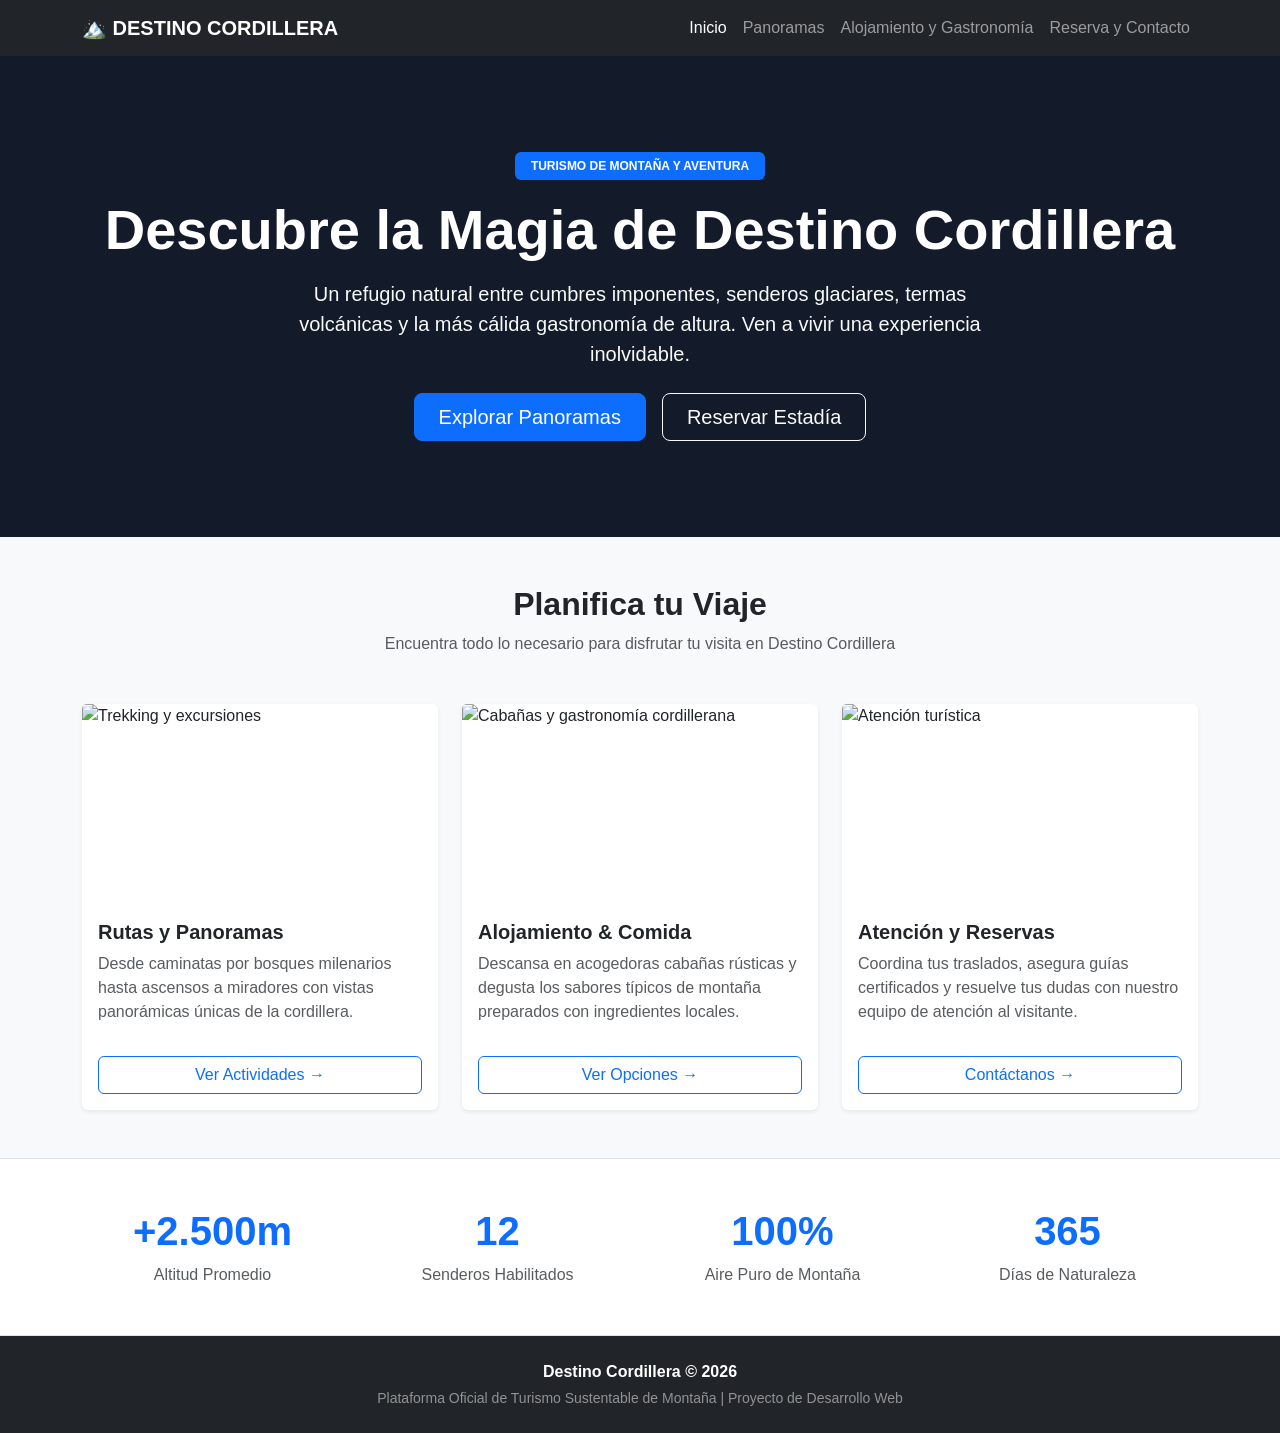
==== index.html @ 413f5f30 "creacion pagina principal, index base" ====
<!DOCTYPE html>
<html lang="es">
<head>
  <meta charset="UTF-8">
  <meta name="viewport" content="width=device-width, initial-scale=1.0">
  <title>Destino Cordillera - Portal Turístico Oficial</title>
  <!-- Bootstrap 5 CSS -->
  <link href="https://cdn.jsdelivr.net/npm/bootstrap@5.3.3/dist/css/bootstrap.min.css" rel="stylesheet">
  <!-- Estilos propios complementarios -->
  <link rel="stylesheet" href="css/styles.css">
</head>
<body class="d-flex flex-column min-vh-100 bg-light">

  <!-- Barra de Navegación Global -->
  <header>
    <nav class="navbar navbar-expand-lg navbar-dark bg-dark shadow-sm">
      <div class="container">
        <a class="navbar-brand fw-bold text-uppercase tracking-wide" href="index.html">🏔️ Destino Cordillera</a>
        <button class="navbar-toggler" type="button" data-bs-toggle="collapse" data-bs-target="#menuNavegacion">
          <span class="navbar-toggler-icon"></span>
        </button>
        <div class="collapse navbar-collapse" id="menuNavegacion">
          <ul class="navbar-nav ms-auto">
            <li class="nav-item"><a class="nav-link active" href="index.html">Inicio</a></li>
            <li class="nav-item"><a class="nav-link" href="panoramas.html">Panoramas</a></li>
            <li class="nav-item"><a class="nav-link" href="servicios.html">Alojamiento y Gastronomía</a></li>
            <li class="nav-item"><a class="nav-link" href="contacto.html">Reserva y Contacto</a></li>
          </ul>
        </div>
      </div>
    </nav>
  </header>

  <!-- Contenido Principal -->
  <main class="flex-grow-1">
    
    <!-- Hero Section / Presentación General -->
    <section class="py-5 text-center text-white bg-dark position-relative" style="background: linear-gradient(rgba(15, 23, 42, 0.75), rgba(15, 23, 42, 0.75)), url('https://images.unsplash.com/photo-1464822759023-fed622ff2c3b?auto=format&fit=crop&w=1600&q=80') center/cover no-repeat;">
      <div class="container py-5">
        <span class="badge bg-primary px-3 py-2 text-uppercase mb-3">Turismo de Montaña y Aventura</span>
        <h1 class="display-4 fw-bold mb-3">Descubre la Magia de Destino Cordillera</h1>
        <p class="lead col-lg-8 mx-auto text-light opacity-90 mb-4">
          Un refugio natural entre cumbres imponentes, senderos glaciares, termas volcánicas y la más cálida gastronomía de altura. Ven a vivir una experiencia inolvidable.
        </p>
        <div class="d-flex justify-content-center gap-3">
          <a href="panoramas.html" class="btn btn-primary btn-lg px-4">Explorar Panoramas</a>
          <a href="contacto.html" class="btn btn-outline-light btn-lg px-4">Reservar Estadía</a>
        </div>
      </div>
    </section>

    <!-- Accesos a las Secciones Principales -->
    <section class="container py-5">
      <header class="text-center mb-5">
        <h2 class="fw-bold text-dark">Planifica tu Viaje</h2>
        <p class="text-muted">Encuentra todo lo necesario para disfrutar tu visita en Destino Cordillera</p>
      </header>

      <div class="row g-4">
        <!-- Tarjeta 1: Panoramas -->
        <article class="col-md-4">
          <div class="card h-100 shadow-sm border-0">
            <img src="https://images.unsplash.com/photo-1551632811-561732d1e306?auto=format&fit=crop&w=600&q=80" class="card-img-top" alt="Trekking y excursiones" style="height: 200px; object-fit: cover;">
            <div class="card-body d-flex flex-column">
              <h3 class="h5 card-title fw-bold">Rutas y Panoramas</h3>
              <p class="card-text text-muted flex-grow-1">
                Desde caminatas por bosques milenarios hasta ascensos a miradores con vistas panorámicas únicas de la cordillera.
              </p>
              <a href="panoramas.html" class="btn btn-outline-primary mt-3">Ver Actividades &rarr;</a>
            </div>
          </div>
        </article>

        <!-- Tarjeta 2: Servicios -->
        <article class="col-md-4">
          <div class="card h-100 shadow-sm border-0">
            <img src="https://images.unsplash.com/photo-1566073771259-6a8506099945?auto=format&fit=crop&w=600&q=80" class="card-img-top" alt="Cabañas y gastronomía cordillerana" style="height: 200px; object-fit: cover;">
            <div class="card-body d-flex flex-column">
              <h3 class="h5 card-title fw-bold">Alojamiento & Comida</h3>
              <p class="card-text text-muted flex-grow-1">
                Descansa en acogedoras cabañas rústicas y degusta los sabores típicos de montaña preparados con ingredientes locales.
              </p>
              <a href="servicios.html" class="btn btn-outline-primary mt-3">Ver Opciones &rarr;</a>
            </div>
          </div>
        </article>

        <!-- Tarjeta 3: Reserva y Contacto -->
        <article class="col-md-4">
          <div class="card h-100 shadow-sm border-0">
            <img src="https://images.unsplash.com/photo-1488646953014-85cb44e25828?auto=format&fit=crop&w=600&q=80" class="card-img-top" alt="Atención turística" style="height: 200px; object-fit: cover;">
            <div class="card-body d-flex flex-column">
              <h3 class="h5 card-title fw-bold">Atención y Reservas</h3>
              <p class="card-text text-muted flex-grow-1">
                Coordina tus traslados, asegura guías certificados y resuelve tus dudas con nuestro equipo de atención al visitante.
              </p>
              <a href="contacto.html" class="btn btn-outline-primary mt-3">Contáctanos &rarr;</a>
            </div>
          </div>
        </article>
      </div>
    </section>

    <!-- Resumen de Destacados / Estadísticas -->
    <section class="bg-white py-5 border-top border-bottom">
      <div class="container text-center">
        <div class="row g-4">
          <div class="col-6 col-md-3">
            <h4 class="display-6 fw-bold text-primary">+2.500m</h4>
            <p class="text-muted mb-0">Altitud Promedio</p>
          </div>
          <div class="col-6 col-md-3">
            <h4 class="display-6 fw-bold text-primary">12</h4>
            <p class="text-muted mb-0">Senderos Habilitados</p>
          </div>
          <div class="col-6 col-md-3">
            <h4 class="display-6 fw-bold text-primary">100%</h4>
            <p class="text-muted mb-0">Aire Puro de Montaña</p>
          </div>
          <div class="col-6 col-md-3">
            <h4 class="display-6 fw-bold text-primary">365</h4>
            <p class="text-muted mb-0">Días de Naturaleza</p>
          </div>
        </div>
      </div>
    </section>

  </main>

  <!-- Pie de Página Global -->
  <footer class="bg-dark text-white py-4 mt-auto">
    <div class="container text-center">
      <p class="fw-bold mb-1">Destino Cordillera &copy; 2026</p>
      <p class="small text-white-50 mb-0">Plataforma Oficial de Turismo Sustentable de Montaña | Proyecto de Desarrollo Web</p>
    </div>
  </footer>

  <!-- Bootstrap JS Bundle -->
  <script src="https://cdn.jsdelivr.net/npm/bootstrap@5.3.3/dist/js/bootstrap.bundle.min.js"></script>
</body>
</html>
---- css/styles.css ----
/* Estilos Generales - Destino Cordillera */
:root {
  --color-primario: #1e3a8a;
  --color-secundario: #0d9488;
  --color-fondo: #f8fafc;
  --color-texto: #1e293b;
}

body {
  font-family: 'Segoe UI', Tahoma, Geneva, Verdana, sans-serif;
  background-color: var(--color-fondo);
  color: var(--color-texto);
  margin: 0;
}
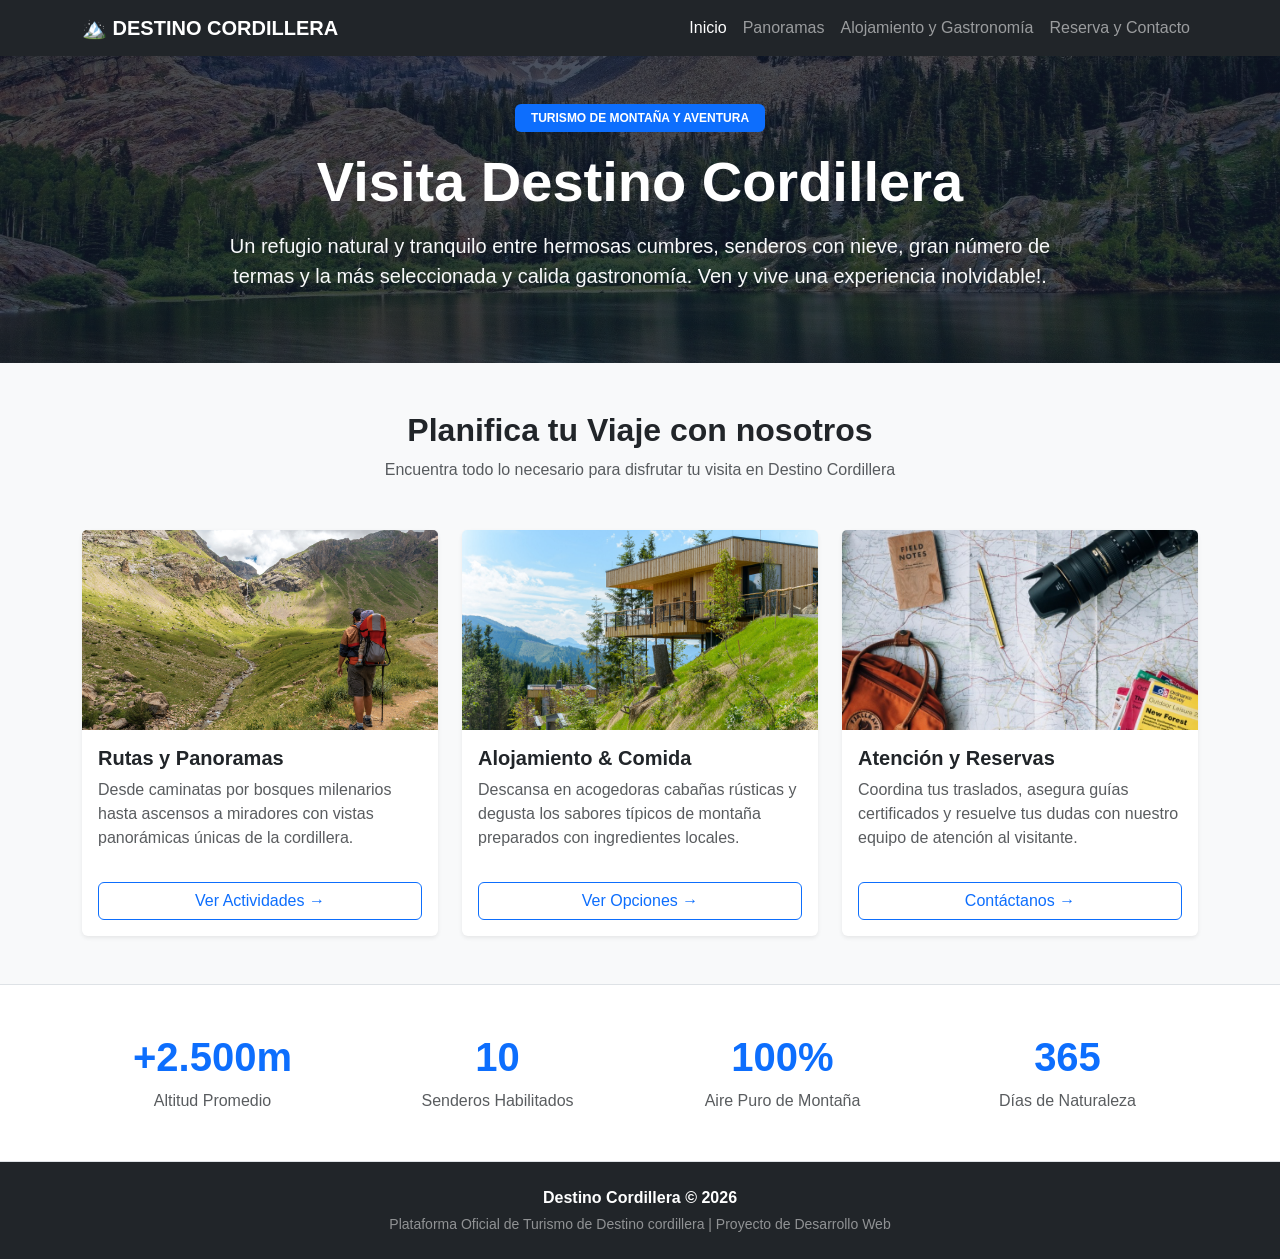
==== commit 6ae604a5: "index terminado, con los botones solicitados, informacion e imagenes." ====
--- a/index.html
+++ b/index.html
@@ -35,16 +35,14 @@
   <main class="flex-grow-1">
     
     <!-- Hero Section / Presentación General -->
-    <section class="py-5 text-center text-white bg-dark position-relative" style="background: linear-gradient(rgba(15, 23, 42, 0.75), rgba(15, 23, 42, 0.75)), url('https://images.unsplash.com/photo-1464822759023-fed622ff2c3b?auto=format&fit=crop&w=1600&q=80') center/cover no-repeat;">
-      <div class="container py-5">
+    <section class="py-5 text-center text-white bg-dark position-relative" style="background: linear-gradient(rgba(15, 23, 42, 0.75), rgba(15, 23, 42, 0.75)), url('img/fondito.jpg') center/cover no-repeat;">
         <span class="badge bg-primary px-3 py-2 text-uppercase mb-3">Turismo de Montaña y Aventura</span>
-        <h1 class="display-4 fw-bold mb-3">Descubre la Magia de Destino Cordillera</h1>
+        <h1 class="display-4 fw-bold mb-3">Visita Destino Cordillera</h1>
         <p class="lead col-lg-8 mx-auto text-light opacity-90 mb-4">
-          Un refugio natural entre cumbres imponentes, senderos glaciares, termas volcánicas y la más cálida gastronomía de altura. Ven a vivir una experiencia inolvidable.
+          Un refugio natural y tranquilo entre hermosas cumbres, senderos con nieve, gran número de termas y la más seleccionada y calida gastronomía. Ven y vive una experiencia inolvidable!.
         </p>
         <div class="d-flex justify-content-center gap-3">
-          <a href="panoramas.html" class="btn btn-primary btn-lg px-4">Explorar Panoramas</a>
-          <a href="contacto.html" class="btn btn-outline-light btn-lg px-4">Reservar Estadía</a>
+        
         </div>
       </div>
     </section>
@@ -52,7 +50,7 @@
     <!-- Accesos a las Secciones Principales -->
     <section class="container py-5">
       <header class="text-center mb-5">
-        <h2 class="fw-bold text-dark">Planifica tu Viaje</h2>
+        <h2 class="fw-bold text-dark">Planifica tu Viaje con nosotros</h2>
         <p class="text-muted">Encuentra todo lo necesario para disfrutar tu visita en Destino Cordillera</p>
       </header>
 
@@ -60,7 +58,7 @@
         <!-- Tarjeta 1: Panoramas -->
         <article class="col-md-4">
           <div class="card h-100 shadow-sm border-0">
-            <img src="https://images.unsplash.com/photo-1551632811-561732d1e306?auto=format&fit=crop&w=600&q=80" class="card-img-top" alt="Trekking y excursiones" style="height: 200px; object-fit: cover;">
+            <img src="img/panoramas.jpg" class="card-img-top" alt="Rutas y Panoramas" style="height: 200px; object-fit: cover;">
             <div class="card-body d-flex flex-column">
               <h3 class="h5 card-title fw-bold">Rutas y Panoramas</h3>
               <p class="card-text text-muted flex-grow-1">
@@ -74,7 +72,7 @@
         <!-- Tarjeta 2: Servicios -->
         <article class="col-md-4">
           <div class="card h-100 shadow-sm border-0">
-            <img src="https://images.unsplash.com/photo-1566073771259-6a8506099945?auto=format&fit=crop&w=600&q=80" class="card-img-top" alt="Cabañas y gastronomía cordillerana" style="height: 200px; object-fit: cover;">
+            <img src="img/alojamiento.jpg" class="card-img-top" alt="Alojamiento y Comida" style="height: 200px; object-fit: cover;">
             <div class="card-body d-flex flex-column">
               <h3 class="h5 card-title fw-bold">Alojamiento & Comida</h3>
               <p class="card-text text-muted flex-grow-1">
@@ -88,7 +86,7 @@
         <!-- Tarjeta 3: Reserva y Contacto -->
         <article class="col-md-4">
           <div class="card h-100 shadow-sm border-0">
-            <img src="https://images.unsplash.com/photo-1488646953014-85cb44e25828?auto=format&fit=crop&w=600&q=80" class="card-img-top" alt="Atención turística" style="height: 200px; object-fit: cover;">
+            <img src="img/atencion.jpg" class="card-img-top" alt="Atención y Reservas" style="height: 200px; object-fit: cover;">
             <div class="card-body d-flex flex-column">
               <h3 class="h5 card-title fw-bold">Atención y Reservas</h3>
               <p class="card-text text-muted flex-grow-1">
@@ -101,7 +99,7 @@
       </div>
     </section>
 
-    <!-- Resumen de Destacados / Estadísticas -->
+    <!-- Datos atractivos -->
     <section class="bg-white py-5 border-top border-bottom">
       <div class="container text-center">
         <div class="row g-4">
@@ -110,7 +108,7 @@
             <p class="text-muted mb-0">Altitud Promedio</p>
           </div>
           <div class="col-6 col-md-3">
-            <h4 class="display-6 fw-bold text-primary">12</h4>
+            <h4 class="display-6 fw-bold text-primary">10</h4>
             <p class="text-muted mb-0">Senderos Habilitados</p>
           </div>
           <div class="col-6 col-md-3">
@@ -127,11 +125,11 @@
 
   </main>
 
-  <!-- Pie de Página Global -->
+  <!-- Parte inferior de la Página  -->
   <footer class="bg-dark text-white py-4 mt-auto">
     <div class="container text-center">
       <p class="fw-bold mb-1">Destino Cordillera &copy; 2026</p>
-      <p class="small text-white-50 mb-0">Plataforma Oficial de Turismo Sustentable de Montaña | Proyecto de Desarrollo Web</p>
+      <p class="small text-white-50 mb-0">Plataforma Oficial de Turismo de Destino cordillera | Proyecto de Desarrollo Web</p>
     </div>
   </footer>
 
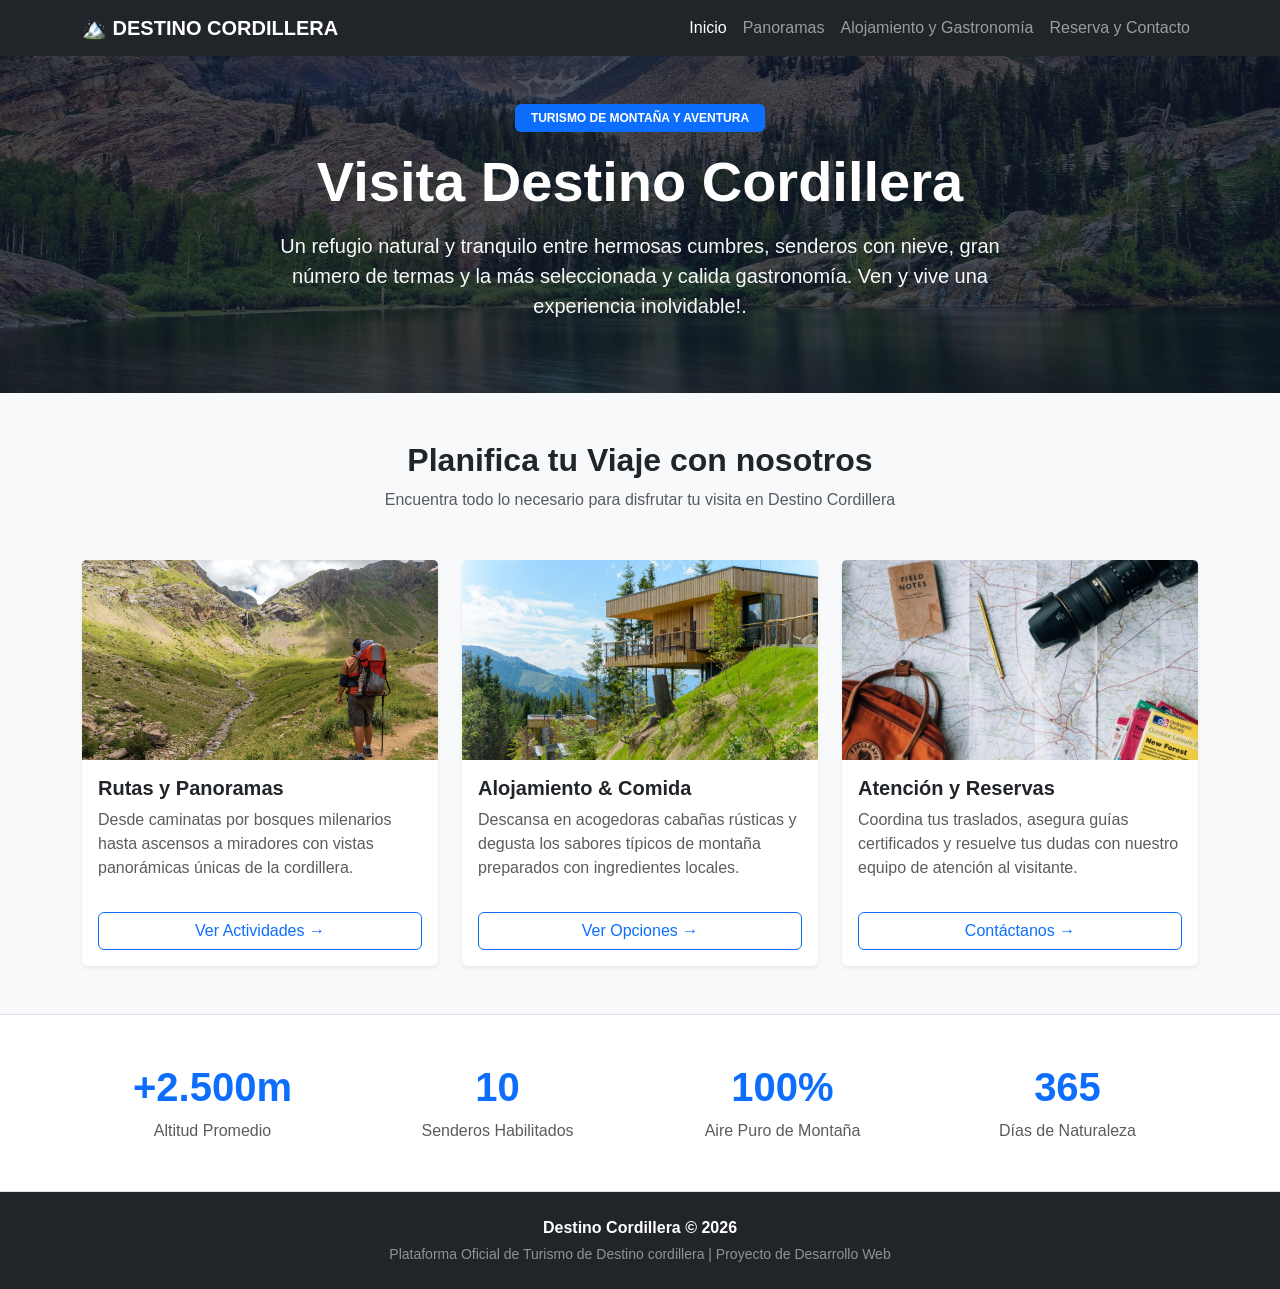
==== commit f9f0f27c: "Limpieza index por incoherencias minimas que detecte" ====
--- a/index.html
+++ b/index.html
@@ -6,7 +6,7 @@
   <title>Destino Cordillera - Portal Turístico Oficial</title>
   <!-- Bootstrap 5 CSS -->
   <link href="https://cdn.jsdelivr.net/npm/bootstrap@5.3.3/dist/css/bootstrap.min.css" rel="stylesheet">
-  <!-- Estilos propios complementarios -->
+  <!-- Estilos propios -->
   <link rel="stylesheet" href="css/styles.css">
 </head>
 <body class="d-flex flex-column min-vh-100 bg-light">
@@ -34,16 +34,14 @@
   <!-- Contenido Principal -->
   <main class="flex-grow-1">
     
-    <!-- Hero Section / Presentación General -->
+    <!-- Fondo / presentación general -->
     <section class="py-5 text-center text-white bg-dark position-relative" style="background: linear-gradient(rgba(15, 23, 42, 0.75), rgba(15, 23, 42, 0.75)), url('img/fondito.jpg') center/cover no-repeat;">
+      <div class="container">
         <span class="badge bg-primary px-3 py-2 text-uppercase mb-3">Turismo de Montaña y Aventura</span>
         <h1 class="display-4 fw-bold mb-3">Visita Destino Cordillera</h1>
         <p class="lead col-lg-8 mx-auto text-light opacity-90 mb-4">
           Un refugio natural y tranquilo entre hermosas cumbres, senderos con nieve, gran número de termas y la más seleccionada y calida gastronomía. Ven y vive una experiencia inolvidable!.
         </p>
-        <div class="d-flex justify-content-center gap-3">
-        
-        </div>
       </div>
     </section>
 
@@ -99,7 +97,7 @@
       </div>
     </section>
 
-    <!-- Datos atractivos -->
+    <!-- Datos atractivos y complementarios -->
     <section class="bg-white py-5 border-top border-bottom">
       <div class="container text-center">
         <div class="row g-4">
